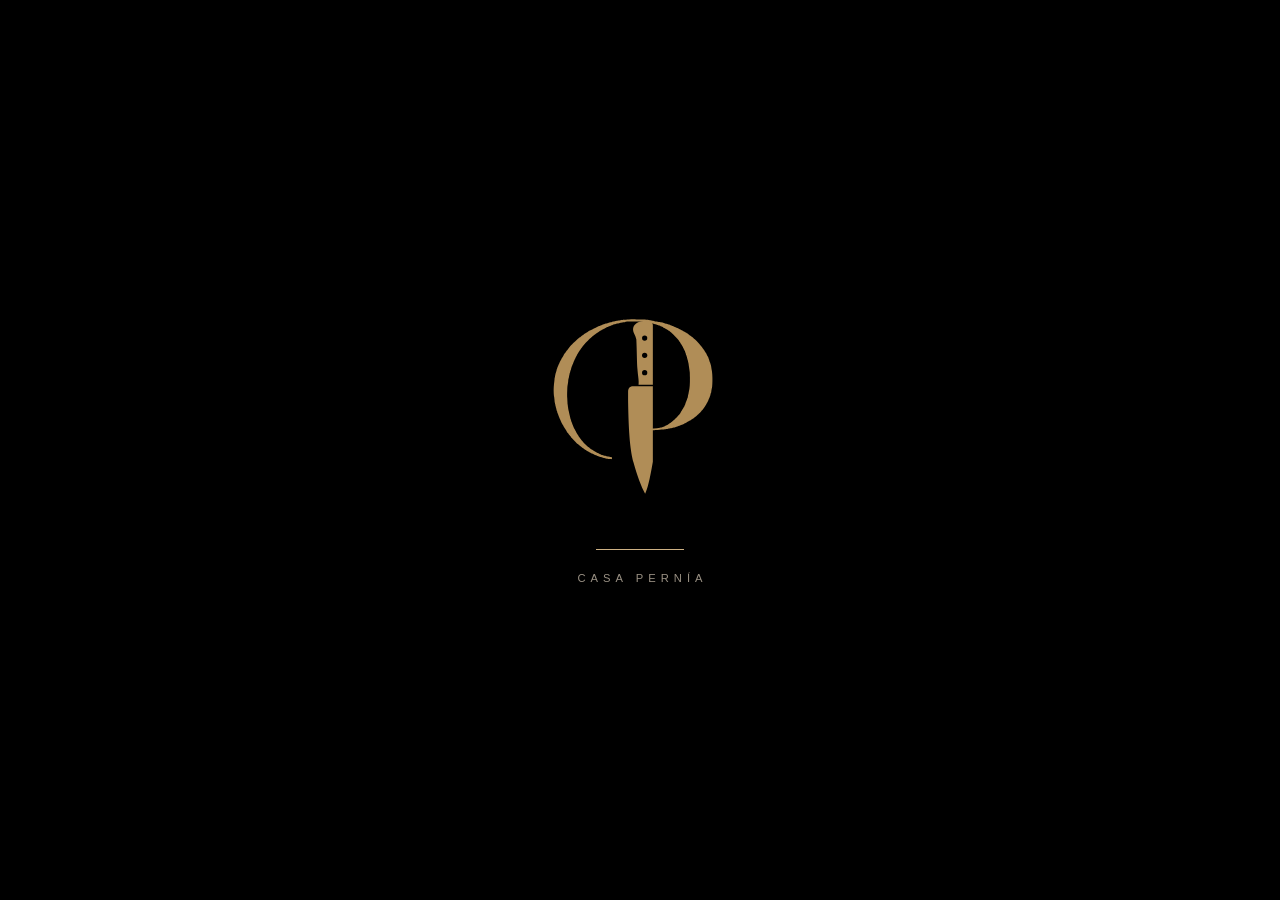
==== ie/index.html @ c4442141 "Add /ie QR landing page: Golden P intro, then live Canva design Co-Authored-By: Claude Opus 5.5 <nor" ====
<!DOCTYPE html>
<html lang="en">
<head>
  <meta charset="UTF-8" />
  <meta name="viewport" content="width=device-width, initial-scale=1, viewport-fit=cover" />
  <title>Casa Pernía · Private Chef in Madrid</title>
  <meta name="description" content="Fine dining, Familiar setting. A private chef who cooks a restaurant-level dinner in your home in Madrid." />
  <meta name="theme-color" content="#000000" />
  <meta property="og:title" content="Casa Pernía · Fine dining, Familiar setting" />
  <meta property="og:description" content="A private chef in Madrid. Tap to book on WhatsApp." />
  <meta property="og:image" content="https://casapernia.com/images/table-golden-hour.jpg" />
  <link rel="icon" href="../images/brand/favicon.svg" type="image/svg+xml" />
  <link rel="apple-touch-icon" href="../images/brand/apple-touch-icon.png" />
  <style>
    * { box-sizing: border-box; margin: 0; padding: 0; }
    html, body { height: 100%; background: #000; overflow: hidden; }
    /* Canva design, full screen. It updates live whenever the design is edited in Canva. */
    .design {
      position: fixed; inset: 0;
      width: 100%; height: 100%;
      border: 0; background: #000;
      opacity: 0; transition: opacity 0.9s cubic-bezier(0.22, 1, 0.36, 1);
    }
    .design.show { opacity: 1; }
    /* Intro: black screen, the Golden P fades in, then everything fades away */
    .intro {
      position: fixed; inset: 0; z-index: 10;
      background: #000; display: grid; place-items: center;
      transition: opacity 1s cubic-bezier(0.22, 1, 0.36, 1), visibility 1s;
    }
    .intro.is-done { opacity: 0; visibility: hidden; }
    .intro-mark { display: flex; flex-direction: column; align-items: center; gap: 1.4rem; }
    .intro-logo { width: clamp(130px, 38vw, 210px); height: auto; opacity: 0; transform: scale(0.94);
      animation: introIn 1.5s cubic-bezier(0.22, 1, 0.36, 1) 0.2s forwards; }
    .intro-line { width: 0; height: 1px; background: #cdb184; animation: introLine 1s cubic-bezier(0.22, 1, 0.36, 1) 1s forwards; }
    .intro-word { font-family: 'Jost', 'Helvetica Neue', Arial, sans-serif; font-size: 0.7rem; letter-spacing: 0.45em; padding-left: 0.45em;
      text-transform: uppercase; color: #9a9184; opacity: 0; animation: introFade 1s ease 1.4s forwards; }
    @keyframes introIn { to { opacity: 1; transform: none; } }
    @keyframes introLine { to { width: 88px; } }
    @keyframes introFade { to { opacity: 1; } }
    @media (prefers-reduced-motion: reduce) { .intro { display: none; } .design { opacity: 1; } }
  </style>
</head>
<body>
  <div class="intro" id="intro" aria-hidden="true">
    <div class="intro-mark">
      <img class="intro-logo" src="../images/brand/golden-p.svg" alt="" />
      <div class="intro-line"></div>
      <div class="intro-word">Casa Pernía</div>
    </div>
  </div>

  <iframe class="design" id="design" title="Casa Pernía"
    src="https://www.canva.com/design/DAHaC2zFpnI/Bcv9YjhEd432noXJiqX1zQ/view?embed"
    allow="fullscreen" allowfullscreen loading="eager"></iframe>

  <script>
    (function () {
      var intro = document.getElementById('intro');
      var design = document.getElementById('design');
      var done = function () {
        if (intro.classList.contains('is-done')) return;
        intro.classList.add('is-done');
        design.classList.add('show');
      };
      setTimeout(done, 3000);
      intro.addEventListener('click', done);
    })();
  </script>
</body>
</html>
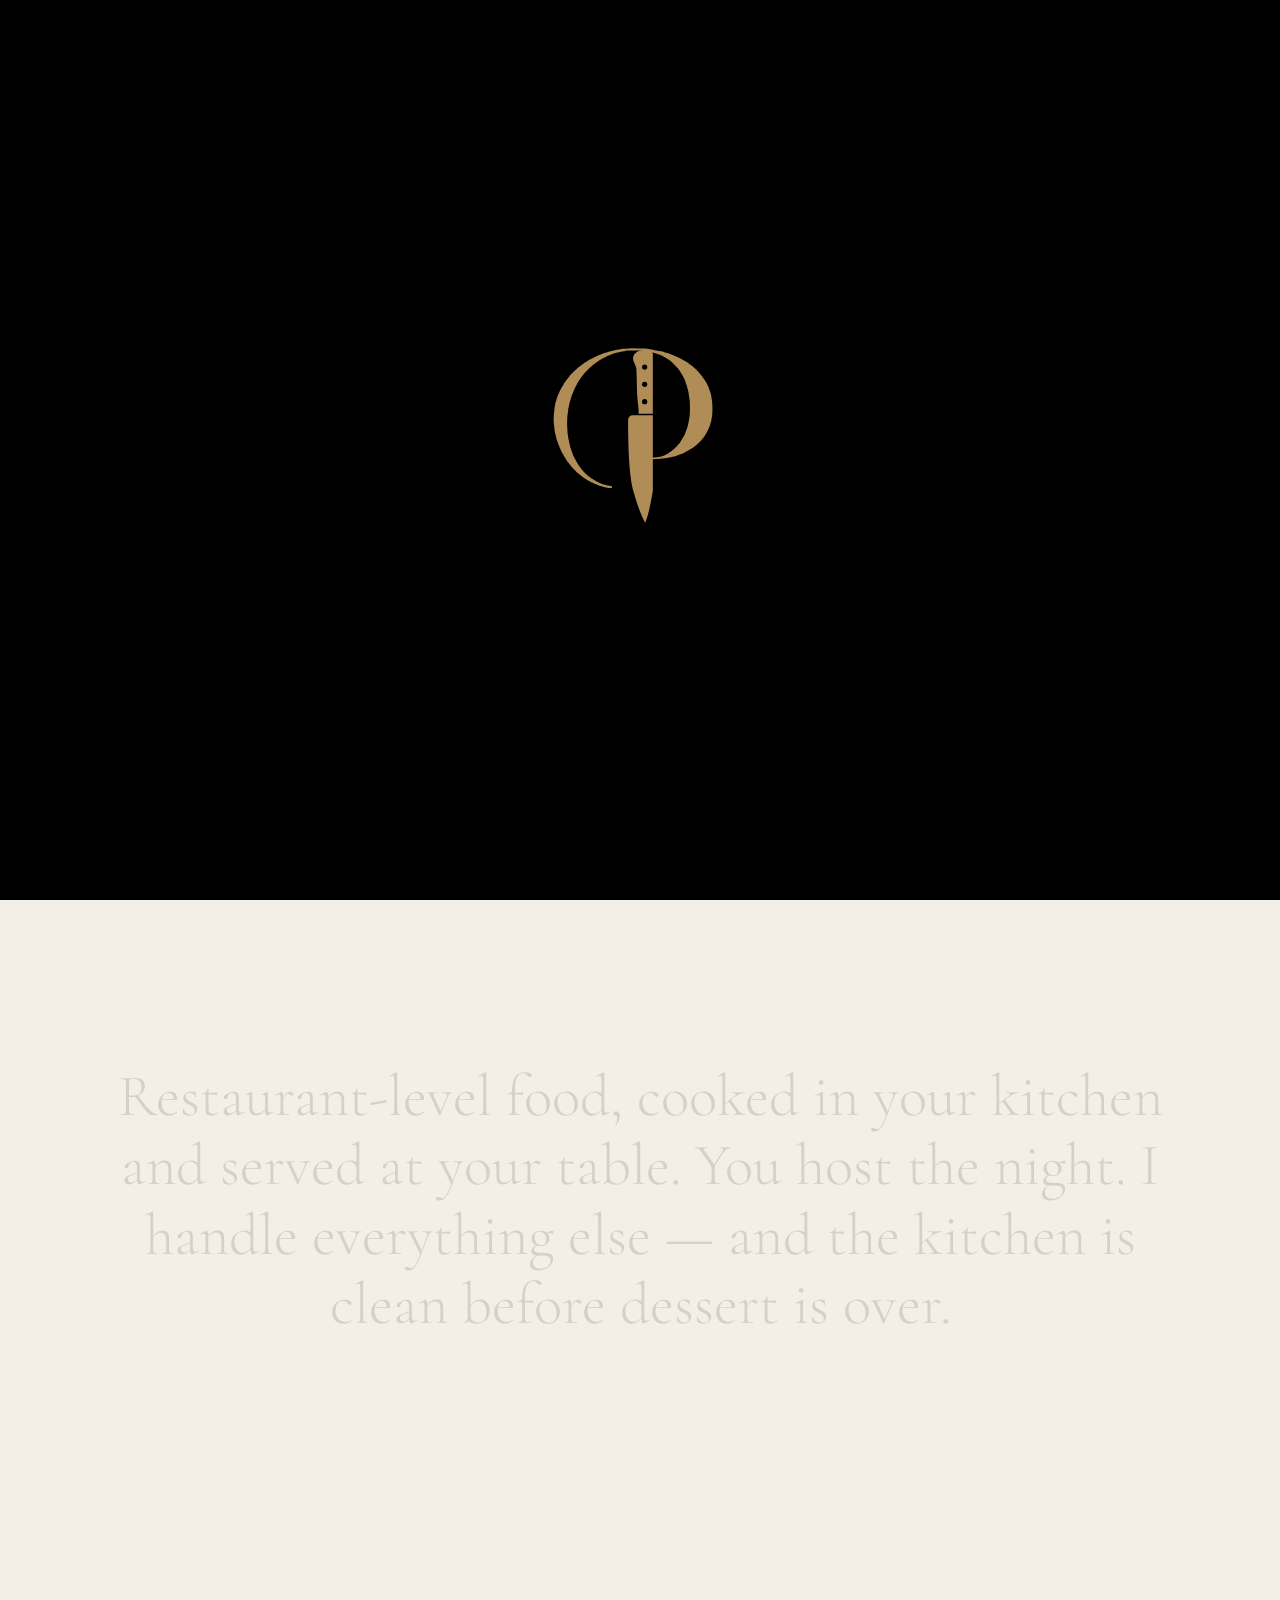
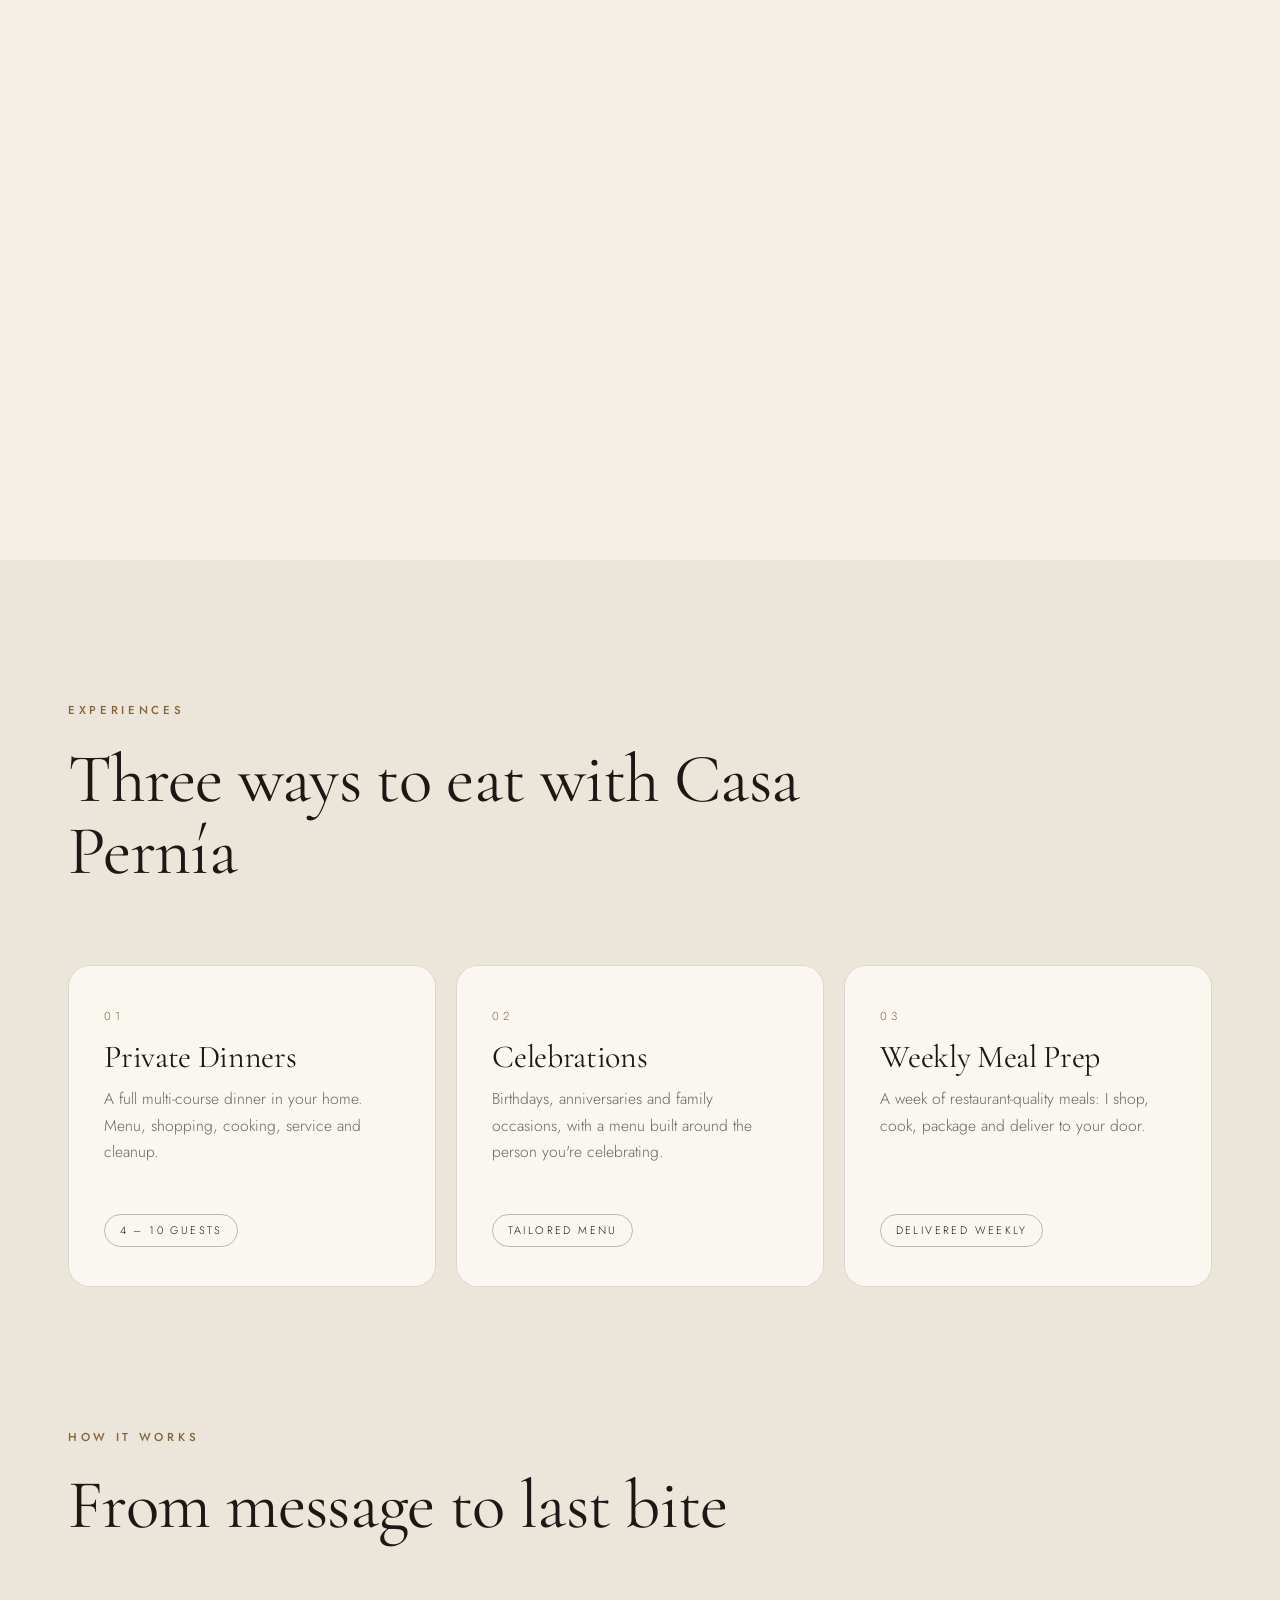
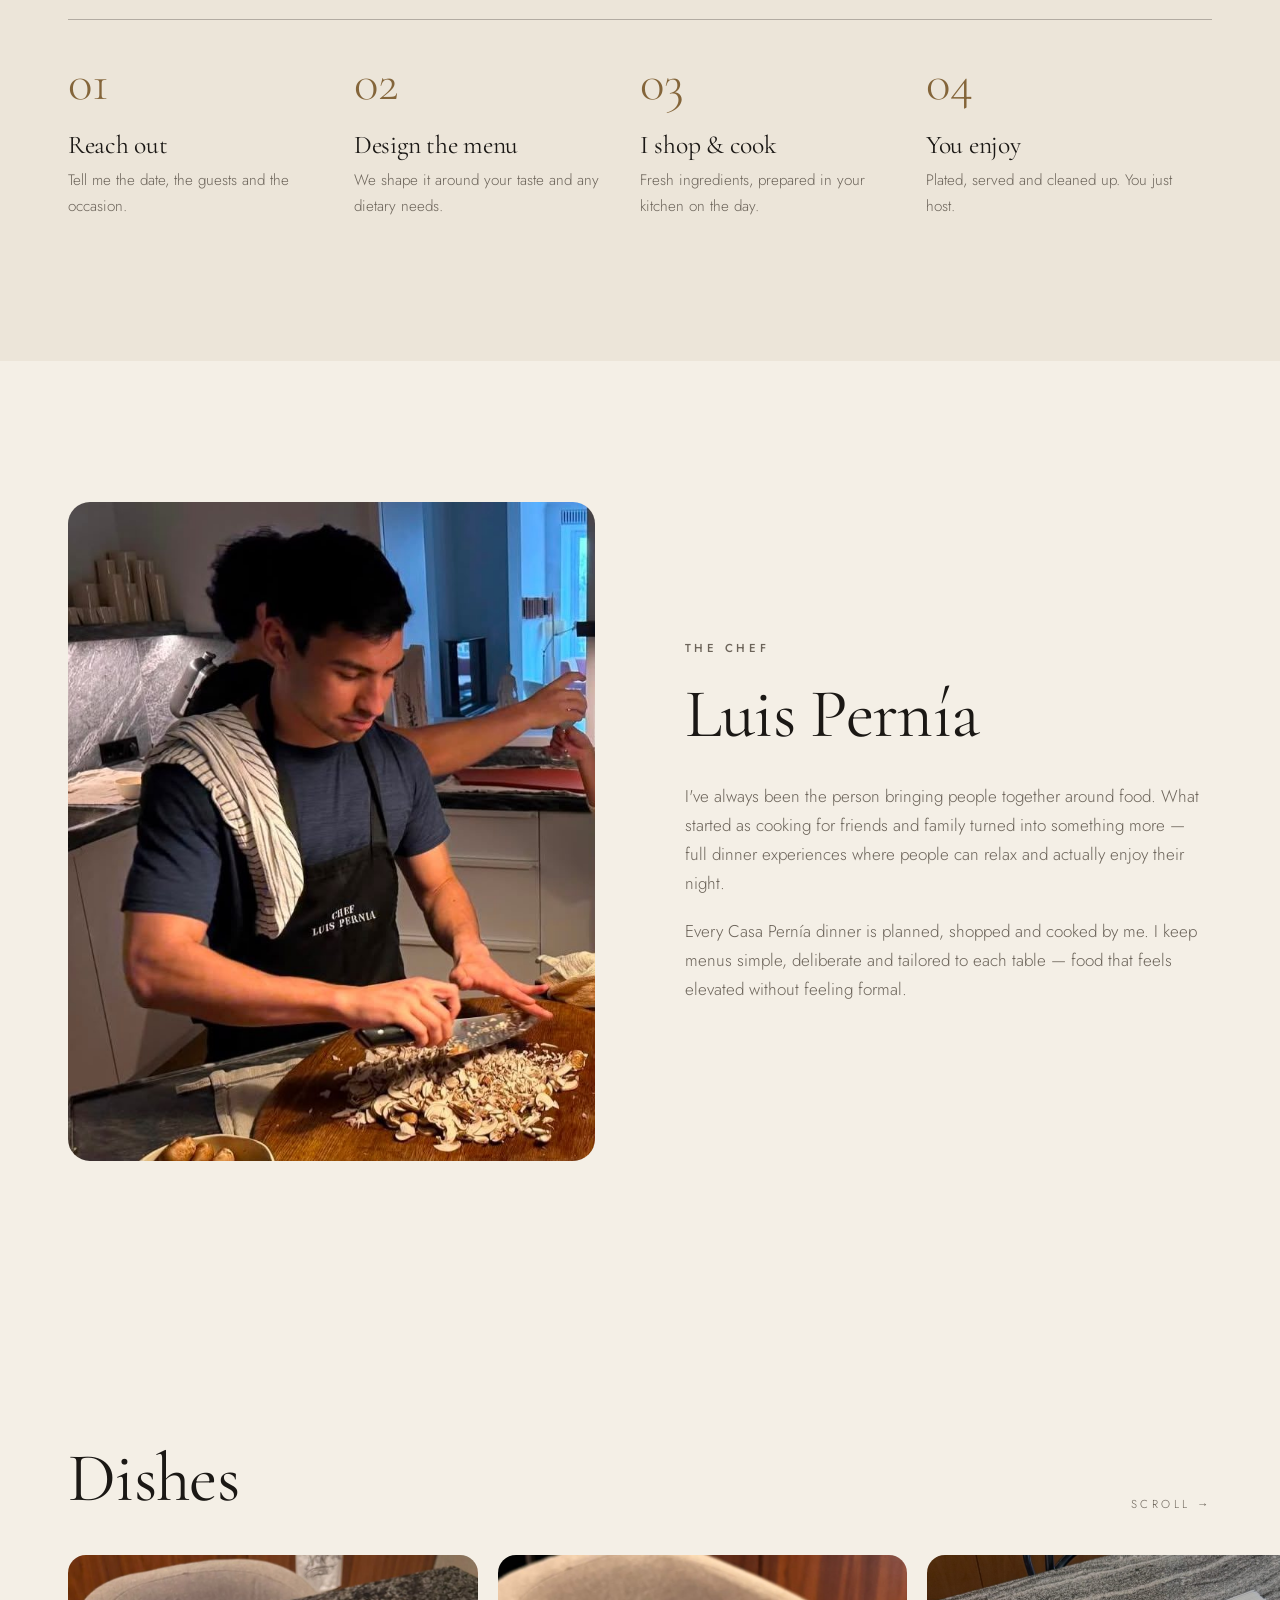
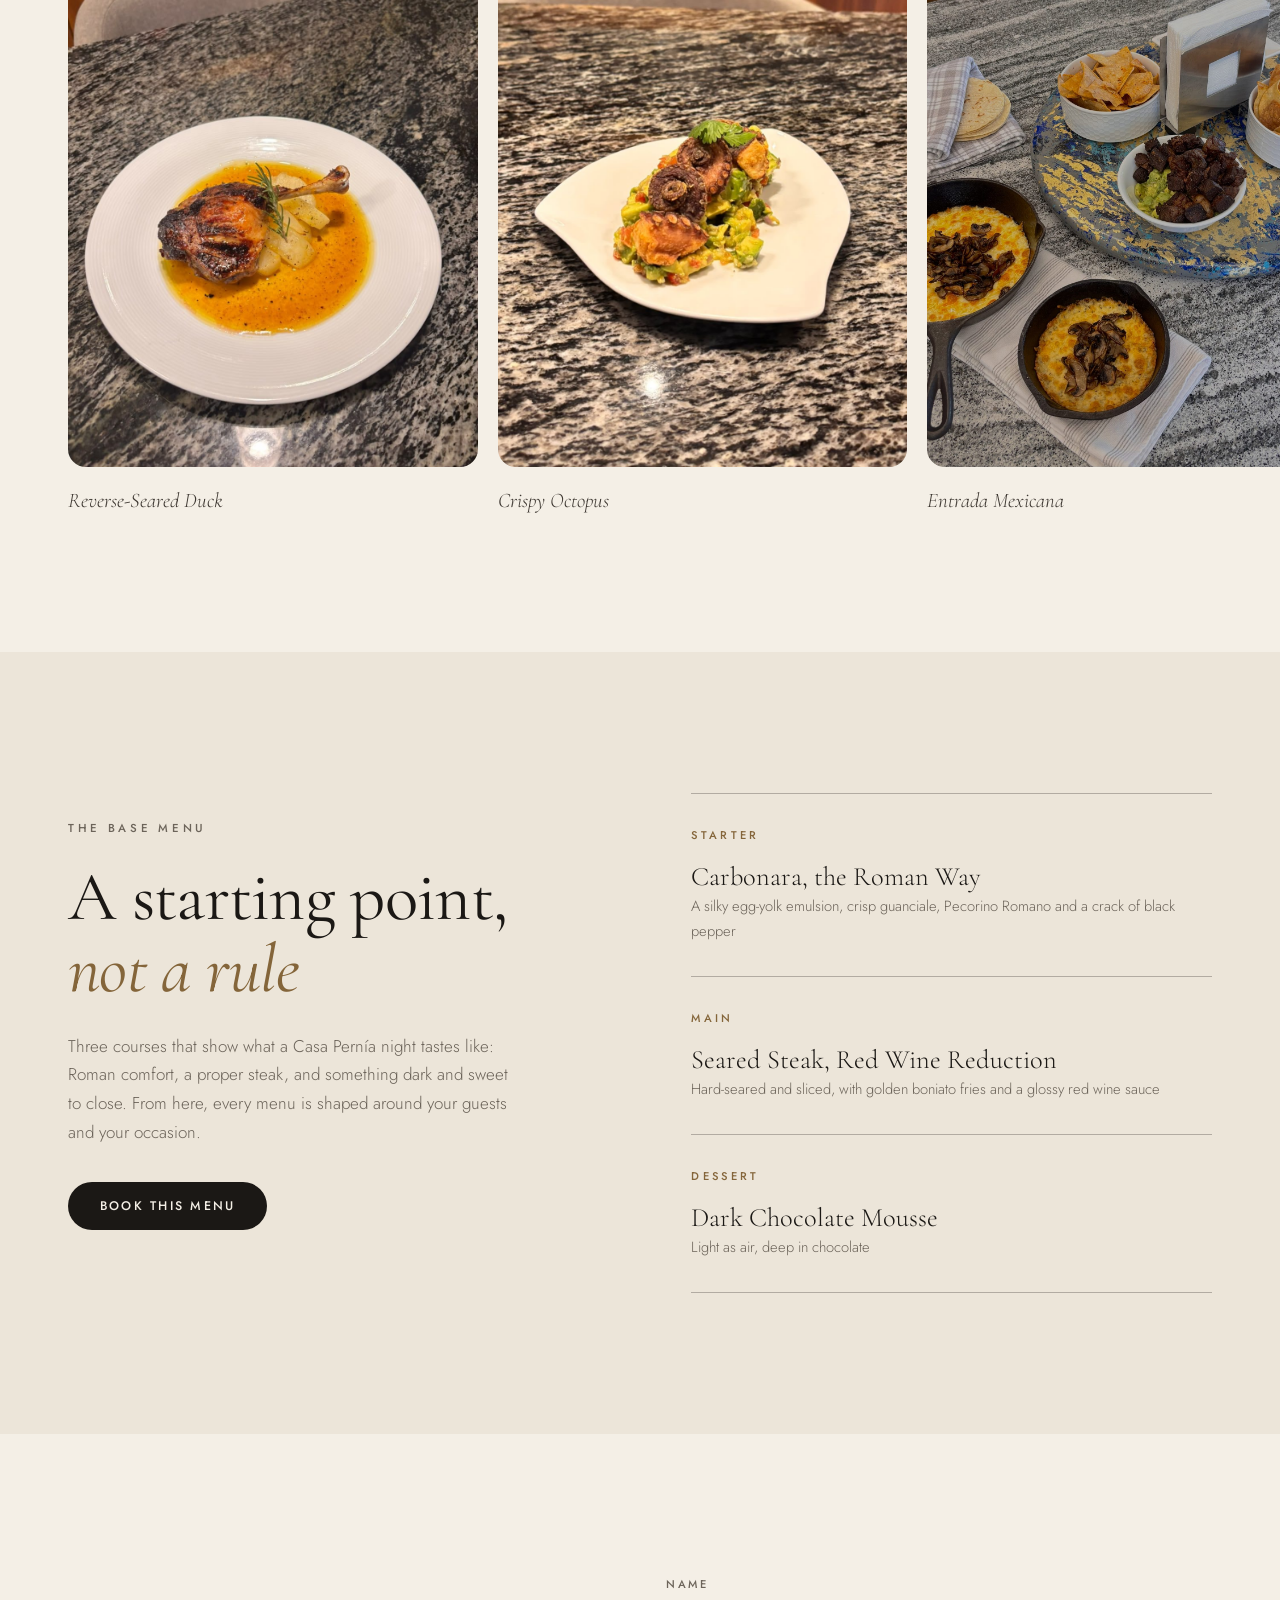
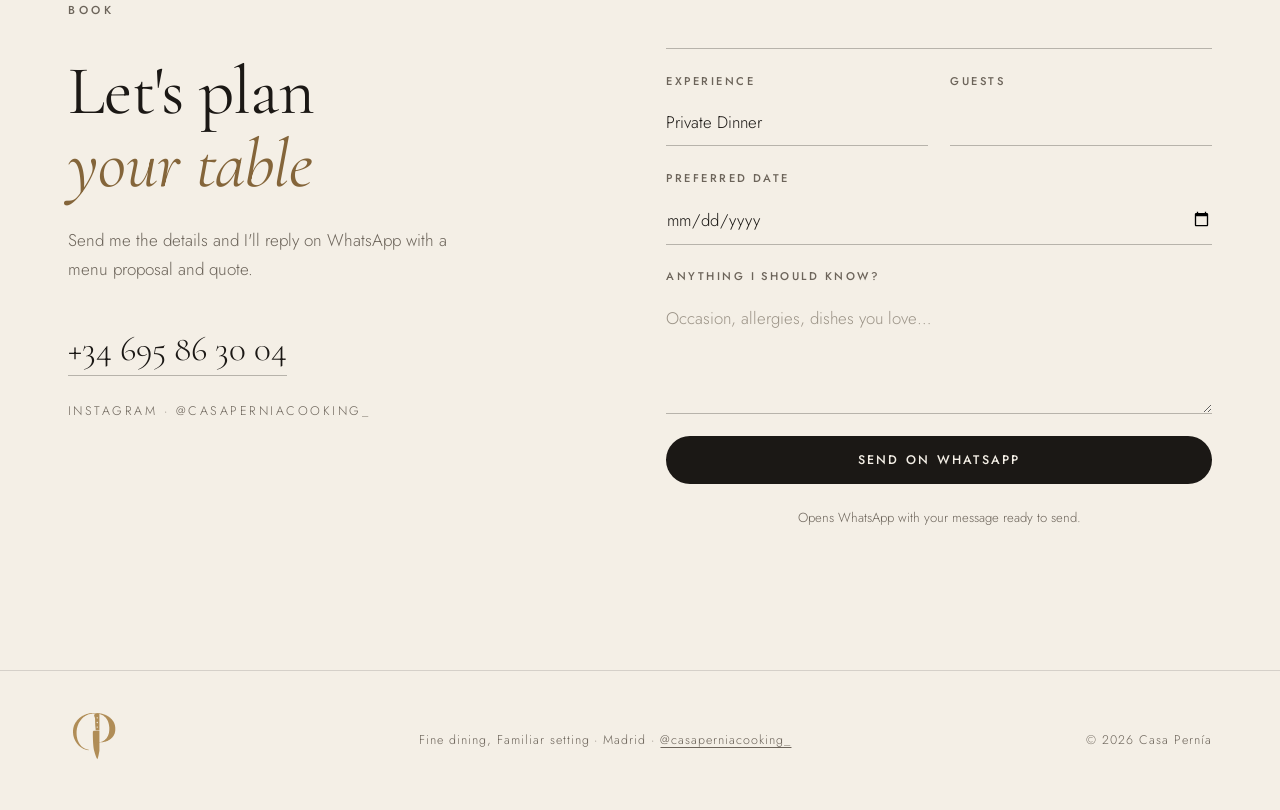
==== commit 6dde04ff: "QR: /ie forwards to the homepage and tags WhatsApp bookings as coming from IE Co-Authored-By: Claude" ====
--- a/ie/index.html
+++ b/ie/index.html
@@ -2,70 +2,14 @@
 <html lang="en">
 <head>
   <meta charset="UTF-8" />
-  <meta name="viewport" content="width=device-width, initial-scale=1, viewport-fit=cover" />
-  <title>Casa Pernía · Private Chef in Madrid</title>
-  <meta name="description" content="Fine dining, Familiar setting. A private chef who cooks a restaurant-level dinner in your home in Madrid." />
+  <meta name="viewport" content="width=device-width, initial-scale=1" />
+  <title>Casa Pernía</title>
   <meta name="theme-color" content="#000000" />
-  <meta property="og:title" content="Casa Pernía · Fine dining, Familiar setting" />
-  <meta property="og:description" content="A private chef in Madrid. Tap to book on WhatsApp." />
-  <meta property="og:image" content="https://casapernia.com/images/table-golden-hour.jpg" />
-  <link rel="icon" href="../images/brand/favicon.svg" type="image/svg+xml" />
-  <link rel="apple-touch-icon" href="../images/brand/apple-touch-icon.png" />
-  <style>
-    * { box-sizing: border-box; margin: 0; padding: 0; }
-    html, body { height: 100%; background: #000; overflow: hidden; }
-    /* Canva design, full screen. It updates live whenever the design is edited in Canva. */
-    .design {
-      position: fixed; inset: 0;
-      width: 100%; height: 100%;
-      border: 0; background: #000;
-      opacity: 0; transition: opacity 0.9s cubic-bezier(0.22, 1, 0.36, 1);
-    }
-    .design.show { opacity: 1; }
-    /* Intro: black screen, the Golden P fades in, then everything fades away */
-    .intro {
-      position: fixed; inset: 0; z-index: 10;
-      background: #000; display: grid; place-items: center;
-      transition: opacity 1s cubic-bezier(0.22, 1, 0.36, 1), visibility 1s;
-    }
-    .intro.is-done { opacity: 0; visibility: hidden; }
-    .intro-mark { display: flex; flex-direction: column; align-items: center; gap: 1.4rem; }
-    .intro-logo { width: clamp(130px, 38vw, 210px); height: auto; opacity: 0; transform: scale(0.94);
-      animation: introIn 1.5s cubic-bezier(0.22, 1, 0.36, 1) 0.2s forwards; }
-    .intro-line { width: 0; height: 1px; background: #cdb184; animation: introLine 1s cubic-bezier(0.22, 1, 0.36, 1) 1s forwards; }
-    .intro-word { font-family: 'Jost', 'Helvetica Neue', Arial, sans-serif; font-size: 0.7rem; letter-spacing: 0.45em; padding-left: 0.45em;
-      text-transform: uppercase; color: #9a9184; opacity: 0; animation: introFade 1s ease 1.4s forwards; }
-    @keyframes introIn { to { opacity: 1; transform: none; } }
-    @keyframes introLine { to { width: 88px; } }
-    @keyframes introFade { to { opacity: 1; } }
-    @media (prefers-reduced-motion: reduce) { .intro { display: none; } .design { opacity: 1; } }
-  </style>
+  <!-- The IE QR code points here. It forwards to the homepage and tags the visit as coming from IE. -->
+  <meta http-equiv="refresh" content="0; url=/?src=ie" />
+  <link rel="canonical" href="https://casapernia.com/" />
+  <script>location.replace('/?src=ie');</script>
+  <style>html, body { background: #000; margin: 0; height: 100%; }</style>
 </head>
-<body>
-  <div class="intro" id="intro" aria-hidden="true">
-    <div class="intro-mark">
-      <img class="intro-logo" src="../images/brand/golden-p.svg" alt="" />
-      <div class="intro-line"></div>
-      <div class="intro-word">Casa Pernía</div>
-    </div>
-  </div>
-
-  <iframe class="design" id="design" title="Casa Pernía"
-    src="https://www.canva.com/design/DAHaC2zFpnI/Bcv9YjhEd432noXJiqX1zQ/view?embed"
-    allow="fullscreen" allowfullscreen loading="eager"></iframe>
-
-  <script>
-    (function () {
-      var intro = document.getElementById('intro');
-      var design = document.getElementById('design');
-      var done = function () {
-        if (intro.classList.contains('is-done')) return;
-        intro.classList.add('is-done');
-        design.classList.add('show');
-      };
-      setTimeout(done, 3000);
-      intro.addEventListener('click', done);
-    })();
-  </script>
-</body>
+<body></body>
 </html>
